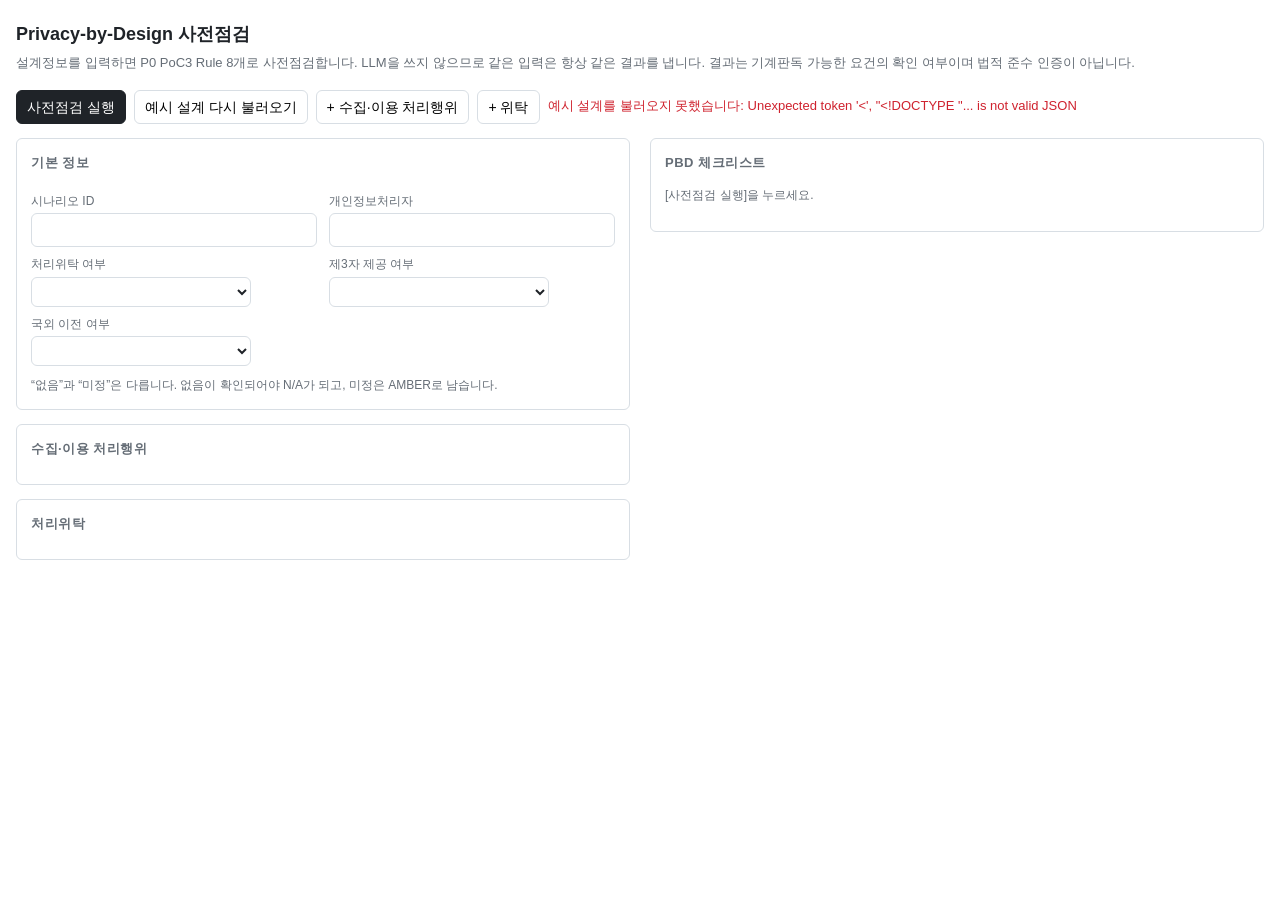
==== app/web/design.html @ ecca7de4 "feat(poc3): 설계단계 점검 API-003과 최소 UI PoC3는 문서가 아니라 설계 Form이 입력이므로(Fact Dictionary 8장, 근거는 text offset이" ====
<!doctype html>
<html lang="ko">
<head>
<meta charset="utf-8">
<meta name="viewport" content="width=device-width, initial-scale=1">
<title>Privacy-by-Design 사전점검</title>
<style>
  :root {
    --green:#1a7f37; --amber:#9a6700; --red:#cf222e; --na:#6e7781;
    --line:#d8dee4; --bg:#f6f8fa; --ink:#1f2328; --muted:#656d76; --accent:#0969da;
  }
  * { box-sizing:border-box; }
  body {
    margin:0; padding:0 16px 64px; background:#fff; color:var(--ink);
    font:14px/1.6 -apple-system,"Segoe UI","Malgun Gothic",sans-serif;
  }
  h1 { font-size:18px; margin:20px 0 4px; }
  h2 { font-size:13px; margin:0 0 10px; text-transform:uppercase; letter-spacing:.04em; color:var(--muted); }
  h3 { font-size:14px; margin:0; }
  .sub { color:var(--muted); font-size:13px; margin:0 0 16px; }
  .layout { display:grid; grid-template-columns:minmax(0,1fr) minmax(0,1fr); gap:20px; align-items:start; }
  @media (max-width:900px) { .layout { grid-template-columns:1fr; } }
  .panel { border:1px solid var(--line); border-radius:6px; padding:14px; background:#fff; }
  .panel + .panel { margin-top:14px; }
  .act { border:1px solid var(--line); border-radius:6px; margin-bottom:12px; overflow:hidden; }
  .act > header {
    display:flex; gap:8px; align-items:center; padding:8px 12px;
    background:var(--bg); border-bottom:1px solid var(--line);
  }
  .act > header input { flex:1; }
  .act > div { padding:12px; }
  label { display:block; font-size:12px; color:var(--muted); margin:8px 0 2px; }
  input[type=text], select, textarea {
    font:inherit; width:100%; padding:5px 8px; border:1px solid var(--line);
    border-radius:6px; background:#fff; color:inherit;
  }
  select { cursor:pointer; }
  button {
    font:inherit; padding:5px 10px; border:1px solid var(--line);
    border-radius:6px; background:#fff; cursor:pointer;
  }
  button:hover { background:var(--bg); }
  button.primary { background:var(--ink); color:#fff; border-color:var(--ink); }
  button.danger { color:var(--red); border-color:var(--line); padding:2px 8px; }
  button.small { font-size:12px; padding:3px 8px; }
  table { border-collapse:collapse; width:100%; font-size:13px; }
  th, td { text-align:left; padding:4px 6px; border-bottom:1px solid var(--line); vertical-align:middle; }
  th { color:var(--muted); font-weight:600; font-size:12px; }
  .badge {
    display:inline-block; padding:2px 8px; border-radius:99px; font-size:12px;
    font-weight:700; color:#fff; white-space:nowrap;
  }
  .GREEN{background:var(--green)} .AMBER{background:var(--amber)}
  .RED{background:var(--red)} .NA{background:var(--na)}
  .check { border:1px solid var(--line); border-radius:6px; margin-bottom:10px; overflow:hidden; }
  .check > header { display:flex; gap:10px; align-items:center; padding:8px 12px; background:var(--bg); flex-wrap:wrap; }
  .check > header .rid { font:600 13px ui-monospace,Consolas,monospace; }
  .check > header .title { flex:1; }
  .check > div { padding:10px 12px; font-size:13px; }
  .check .todo { color:var(--red); }
  .check .law { color:var(--muted); font-size:12px; margin-top:6px; }
  .counts { display:flex; gap:12px; flex-wrap:wrap; align-items:center; margin-bottom:12px; }
  code { font:12px ui-monospace,Consolas,monospace; background:var(--bg); padding:1px 4px; border-radius:3px; }
  .err { color:var(--red); white-space:pre-wrap; font-size:13px; }
  .muted { color:var(--muted); font-size:12px; }
  .tri { max-width:220px; }
  .row { display:flex; gap:8px; align-items:center; flex-wrap:wrap; }
  .grid2 { display:grid; grid-template-columns:1fr 1fr; gap:0 12px; }
  @media (max-width:640px) { .grid2 { grid-template-columns:1fr; } }
  details.facts { margin-top:12px; }
  details.facts pre { font:11px/1.5 ui-monospace,Consolas,monospace; background:var(--bg);
    padding:10px; border-radius:6px; overflow:auto; max-height:320px; }
</style>
</head>
<body>

<h1>Privacy-by-Design 사전점검</h1>
<p class="sub">
  설계정보를 입력하면 P0 PoC3 Rule 8개로 사전점검합니다. LLM을 쓰지 않으므로 같은 입력은 항상 같은 결과를 냅니다.
  결과는 기계판독 가능한 요건의 확인 여부이며 법적 준수 인증이 아닙니다.
</p>

<div class="row" style="margin-bottom:14px">
  <button id="analyze" class="primary">사전점검 실행</button>
  <button id="reset">예시 설계 다시 불러오기</button>
  <button id="add-activity">+ 수집·이용 처리행위</button>
  <button id="add-entrust">+ 위탁</button>
  <span id="status" class="muted"></span>
</div>

<div class="layout">
  <div>
    <div class="panel">
      <h2>기본 정보</h2>
      <div class="grid2">
        <div>
          <label>시나리오 ID</label>
          <input type="text" id="scenario_id">
        </div>
        <div>
          <label>개인정보처리자</label>
          <input type="text" id="controller_name">
        </div>
      </div>
      <div class="grid2">
        <div>
          <label>처리위탁 여부</label>
          <select id="entrustment" class="tri"></select>
        </div>
        <div>
          <label>제3자 제공 여부</label>
          <select id="third_party_provision" class="tri"></select>
        </div>
      </div>
      <div>
        <label>국외 이전 여부</label>
        <select id="cross_border_transfer" class="tri"></select>
      </div>
      <p class="muted" style="margin:10px 0 0">
        &ldquo;없음&rdquo;과 &ldquo;미정&rdquo;은 다릅니다. 없음이 확인되어야 N/A가 되고, 미정은 AMBER로 남습니다.
      </p>
    </div>

    <div class="panel">
      <h2>수집·이용 처리행위</h2>
      <div id="activities"></div>
    </div>

    <div class="panel">
      <h2>처리위탁</h2>
      <div id="entrustments"></div>
    </div>
  </div>

  <div>
    <div class="panel">
      <h2>PbD 체크리스트</h2>
      <div id="result"><p class="muted">[사전점검 실행]을 누르세요.</p></div>
    </div>
  </div>
</div>

<script>
"use strict";

var TRI = [
  { value: "null",  label: "미정 (확인 필요)" },
  { value: "true",  label: "있음 / 예" },
  { value: "false", label: "없음 / 아니오 (확인됨)" }
];

var PHRASE = {
  "GREEN": "해당 기계판독 요건 확인",
  "AMBER": "자동 판정 불가 · 확인 필요",
  "RED":   "보완 필요 · 준수요건 미충족 가능성",
  "N/A":   "적용 대상 아님 (확인됨)"
};

var RULE_TITLE = {
  "P3-R01": "처리 법적근거",
  "P3-R02": "동의 처리목적",
  "P3-R03": "동의 수집항목",
  "P3-R04": "동의 보유·이용기간",
  "P3-R05": "최소수집 설계사유",
  "P3-R06": "선택항목 거부 금지",
  "P3-R08": "보유종료 → 파기 설계",
  "P3-R11": "처리위탁 설계"
};

var EXAMPLE = null;   // 서버에서 받아온 예시
var form = null;      // 현재 편집 중인 Form

function $(id) { return document.getElementById(id); }

function esc(v) {
  var map = { "&":"&amp;", "<":"&lt;", ">":"&gt;", '"':"&quot;", "'":"&#39;" };
  return String(v === null || v === undefined ? "" : v).replace(/[&<>"']/g, function (c) { return map[c]; });
}

function cls(status) { return status === "N/A" ? "NA" : status; }

function triValue(raw) {
  if (raw === "true") return true;
  if (raw === "false") return false;
  return null;
}

function triString(value) {
  if (value === true) return "true";
  if (value === false) return "false";
  return "null";
}

function fillTri(select, value, labels) {
  select.innerHTML = "";
  TRI.forEach(function (option) {
    var el = document.createElement("option");
    el.value = option.value;
    el.textContent = labels ? labels[option.value] : option.label;
    select.appendChild(el);
  });
  select.value = triString(value);
}

// --- 폼 렌더 ----------------------------------------------------------

function renderBasics() {
  $("scenario_id").value = form.scenario_id || "";
  $("controller_name").value = form.controller_name || "";
  fillTri($("entrustment"), form.entrustment);
  fillTri($("third_party_provision"), form.third_party_provision);
  fillTri($("cross_border_transfer"), form.cross_border_transfer);
}

function itemRow(activityIndex, itemIndex, item) {
  return "<tr>"
    + '<td><input type="text" data-act="' + activityIndex + '" data-item="' + itemIndex
    + '" data-key="item_name" value="' + esc(item.item_name) + '"></td>'
    + '<td><select class="tri-item" data-act="' + activityIndex + '" data-item="' + itemIndex
    + '" data-key="is_required"></select></td>'
    + '<td><input type="text" data-act="' + activityIndex + '" data-item="' + itemIndex
    + '" data-key="design_rationale" value="' + esc(item.design_rationale) + '"></td>'
    + '<td><button class="danger small" data-remove-item="' + activityIndex + ':' + itemIndex + '">삭제</button></td>'
    + "</tr>";
}

function renderActivities() {
  var host = $("activities");
  if (!form.collection_activities.length) {
    host.innerHTML = '<p class="muted">처리행위가 없습니다. [+ 수집·이용 처리행위]를 누르세요.</p>';
    return;
  }

  host.innerHTML = form.collection_activities.map(function (activity, index) {
    var retention = activity.retention || {};
    var html = '<div class="act"><header>'
      + '<strong>' + esc(activity.activity_id) + "</strong>"
      + '<input type="text" data-act="' + index + '" data-key="label" value="' + esc(activity.label) + '" placeholder="처리행위 이름">'
      + '<button class="danger small" data-remove-act="' + index + '">삭제</button>'
      + "</header><div>";

    html += '<div class="grid2">';
    html += "<div><label>법적근거</label>"
      + '<input type="text" data-act="' + index + '" data-key="legal_basis" value="' + esc(activity.legal_basis)
      + '" placeholder="Consent 등 (비우면 미정)"></div>';
    html += "<div><label>처리 목적</label>"
      + '<input type="text" data-act="' + index + '" data-key="purpose" value="' + esc(activity.purpose)
      + '" placeholder="비우면 미정"></div>';
    html += "</div>";

    html += "<label>개인정보 항목별 설계</label>";
    html += "<table><thead><tr><th>항목</th><th style='width:170px'>필수 여부</th><th>최소수집 설계사유</th><th></th></tr></thead><tbody>";
    html += (activity.design_items || []).map(function (item, itemIndex) {
      return itemRow(index, itemIndex, item);
    }).join("");
    html += "</tbody></table>";
    html += '<button class="small" data-add-item="' + index + '" style="margin-top:6px">+ 항목</button>';

    html += '<div class="grid2" style="margin-top:4px">';
    html += "<div><label>보유 종료조건</label>"
      + '<input type="text" data-act="' + index + '" data-key="retention.end_condition" value="' + esc(retention.end_condition)
      + '" placeholder="비우면 미정"></div>';
    html += "<div><label>파기 방법</label>"
      + '<input type="text" data-act="' + index + '" data-key="retention.destruction_method" value="' + esc(retention.destruction_method)
      + '" placeholder="비우면 미정"></div>';
    html += "</div>";

    html += "<label>선택항목 미동의 시 서비스 제공을 거부하는가</label>"
      + '<select class="tri-consent tri" data-act="' + index + '"></select>';

    return html + "</div></div>";
  }).join("");

  // tri-state select는 DOM에 붙은 뒤 채운다
  form.collection_activities.forEach(function (activity, index) {
    (activity.design_items || []).forEach(function (item, itemIndex) {
      var select = host.querySelector(
        '.tri-item[data-act="' + index + '"][data-item="' + itemIndex + '"]'
      );
      fillTri(select, item.is_required, {
        "null": "미정", "true": "필수", "false": "선택"
      });
    });
    var consent = host.querySelector('.tri-consent[data-act="' + index + '"]');
    var value = activity.consent ? activity.consent.denies_service_on_optional_refusal : null;
    fillTri(consent, value, {
      "null": "미정 (확인 필요)", "true": "거부한다", "false": "거부하지 않는다"
    });
  });
}

function renderEntrustments() {
  var host = $("entrustments");
  if (!form.entrustments.length) {
    host.innerHTML = '<p class="muted">위탁이 없습니다. 위탁 여부를 &ldquo;없음&rdquo;으로 두면 N/A가 됩니다.</p>';
    return;
  }
  host.innerHTML = "<table><thead><tr><th style='width:150px'>activity_id</th><th>수탁자</th><th>위탁업무</th><th></th></tr></thead><tbody>"
    + form.entrustments.map(function (entry, index) {
      return "<tr>"
        + "<td><code>" + esc(entry.activity_id) + "</code></td>"
        + '<td><input type="text" data-ent="' + index + '" data-key="processor_name" value="' + esc(entry.processor_name) + '" placeholder="비우면 미정"></td>'
        + '<td><input type="text" data-ent="' + index + '" data-key="task" value="' + esc(entry.task) + '" placeholder="비우면 미정"></td>'
        + '<td><button class="danger small" data-remove-ent="' + index + '">삭제</button></td>'
        + "</tr>";
    }).join("")
    + "</tbody></table>";
}

function render() {
  renderBasics();
  renderActivities();
  renderEntrustments();
}

// --- 폼 수집 ----------------------------------------------------------

function blankToNull(value) {
  var text = (value || "").trim();
  return text ? text : null;
}

function collect() {
  form.scenario_id = $("scenario_id").value.trim() || "SC-D01";
  form.controller_name = $("controller_name").value.trim();
  form.entrustment = triValue($("entrustment").value);
  form.third_party_provision = triValue($("third_party_provision").value);
  form.cross_border_transfer = triValue($("cross_border_transfer").value);

  var host = $("activities");
  host.querySelectorAll("input[data-act][data-key]").forEach(function (input) {
    var activity = form.collection_activities[+input.dataset.act];
    if (!activity) return;
    var value = blankToNull(input.value);
    if (input.dataset.item !== undefined) {
      var item = activity.design_items[+input.dataset.item];
      item[input.dataset.key] = value;
      if (input.dataset.key === "item_name") item.item_name = input.value.trim();
      return;
    }
    if (input.dataset.key === "label") { activity.label = input.value.trim(); return; }
    if (input.dataset.key.indexOf("retention.") === 0) {
      activity.retention[input.dataset.key.split(".")[1]] = value;
      return;
    }
    activity[input.dataset.key] = value;
  });

  host.querySelectorAll(".tri-item").forEach(function (select) {
    var activity = form.collection_activities[+select.dataset.act];
    activity.design_items[+select.dataset.item].is_required = triValue(select.value);
  });

  host.querySelectorAll(".tri-consent").forEach(function (select) {
    var activity = form.collection_activities[+select.dataset.act];
    if (!activity.consent) activity.consent = {};
    activity.consent.denies_service_on_optional_refusal = triValue(select.value);
  });

  $("entrustments").querySelectorAll("input[data-ent]").forEach(function (input) {
    form.entrustments[+input.dataset.ent][input.dataset.key] = blankToNull(input.value);
  });

  return form;
}

// --- 분석 -------------------------------------------------------------

function analyze() {
  var payload = collect();
  $("status").textContent = "점검 중…";

  fetch("/api/v1/compliance/design-check", {
    method: "POST",
    headers: { "Content-Type": "application/json" },
    body: JSON.stringify(payload)
  })
    .then(function (response) {
      return response.json().then(function (data) {
        if (!response.ok) throw data;
        return data;
      });
    })
    .then(function (data) {
      $("status").textContent = "완료";
      renderChecklist(data);
    })
    .catch(function (error) {
      $("status").textContent = "";
      renderError(error);
    });
}

function renderError(error) {
  var detail = error && error.detail;
  var html = '<p class="err">점검을 실행하지 못했습니다.</p>';

  if (detail && detail.issues) {
    html += '<p class="err">' + esc(detail.detail) + "</p><ul>";
    html += detail.issues.map(function (issue) {
      return "<li class='err'>" + esc(issue.fact_id || ("#" + issue.index)) + ": " + esc(issue.message) + "</li>";
    }).join("");
    html += "</ul>";
  } else if (Array.isArray(detail)) {
    html += "<ul>" + detail.map(function (item) {
      return "<li class='err'>" + esc((item.loc || []).join(".")) + ": " + esc(item.msg) + "</li>";
    }).join("") + "</ul>";
  } else {
    html += '<p class="err">' + esc(typeof detail === "string" ? detail : JSON.stringify(error)) + "</p>";
  }
  $("result").innerHTML = html;
}

function renderChecklist(data) {
  var counts = { GREEN:0, AMBER:0, RED:0, "N/A":0 };
  data.results.forEach(function (r) { if (r.status in counts) counts[r.status]++; });

  var html = '<div class="counts">';
  Object.keys(counts).forEach(function (key) {
    html += "<span><span class='badge " + cls(key) + "'>" + esc(key) + "</span> " + counts[key] + "</span>";
  });
  html += "</div>";

  // D01-014: 개발자/기획자가 읽을 수 있는 체크리스트
  html += data.results.map(function (r) {
    var out = '<div class="check"><header>';
    out += '<span class="rid">' + esc(r.rule_id) + "</span>";
    out += '<span class="title">' + esc(RULE_TITLE[r.rule_id] || "") + "</span>";
    out += '<span class="badge ' + cls(r.status) + '">' + esc(r.status) + "</span>";
    out += "</header><div>";
    out += "<div>" + esc(PHRASE[r.status] || "") + "</div>";

    if (r.status !== "GREEN" && r.status !== "N/A") {
      out += '<div class="todo" style="margin-top:6px">보완: ' + esc(r.recommendation) + "</div>";
      var gaps = (r.missing_facts || []).concat(r.uncertain_facts || []);
      if (gaps.length) {
        out += '<div class="muted">확인 필요: ' + gaps.map(esc).join(", ") + "</div>";
      }
    }

    // 인스턴스별로 어느 처리행위가 걸렸는지 (COM-012)
    var flagged = (r.instance_results || []).filter(function (i) {
      return i.status !== "GREEN" && i.status !== "N/A";
    });
    if (flagged.length) {
      out += "<ul style='margin:6px 0 0;padding-left:18px'>";
      out += flagged.map(function (i) {
        var name = decodeURIComponent(String(i.instance_id).split("#").pop());
        return "<li><span class='badge " + cls(i.status) + "'>" + esc(i.status) + "</span> "
          + "<code>" + esc(name) + "</code> — " + esc(i.reason) + "</li>";
      }).join("");
      out += "</ul>";
    }

    out += '<div class="law">' + (r.legal_basis || []).map(esc).join(" · ") + "</div>";
    return out + "</div></div>";
  }).join("");

  html += '<p class="muted">'
    + "analysis_id <code>" + esc(data.analysis_id) + "</code> · "
    + "ontology " + esc(data.ontology_version) + " / rule " + esc(data.rule_version)
    + " / fact " + esc(data.fact_schema_version) + "</p>";

  html += '<details class="facts"><summary class="muted">생성된 Fact 보기</summary><pre id="facts-json">불러오는 중…</pre></details>';

  $("result").innerHTML = html;
  loadFacts();
}

function loadFacts() {
  fetch("/api/v1/dev/design-facts", {
    method: "POST",
    headers: { "Content-Type": "application/json" },
    body: JSON.stringify(form)
  })
    .then(function (r) { return r.json(); })
    .then(function (data) {
      var target = $("facts-json");
      if (target) target.textContent = JSON.stringify(data, null, 2);
    })
    .catch(function () {
      var target = $("facts-json");
      if (target) target.textContent = "Fact를 불러오지 못했습니다.";
    });
}

// --- 편집 동작 --------------------------------------------------------

function nextId(prefix, existing) {
  var max = 0;
  existing.forEach(function (entry) {
    var match = /(\d+)$/.exec(entry.activity_id || "");
    if (match) max = Math.max(max, parseInt(match[1], 10));
  });
  return prefix + "-" + String(max + 1).padStart(3, "0");
}

document.addEventListener("click", function (event) {
  var target = event.target;
  if (!(target instanceof HTMLElement)) return;

  if (target.dataset.removeAct !== undefined) {
    collect();
    form.collection_activities.splice(+target.dataset.removeAct, 1);
    render();
  } else if (target.dataset.addItem !== undefined) {
    collect();
    form.collection_activities[+target.dataset.addItem].design_items.push({
      item_name: "", is_required: null, design_rationale: null
    });
    render();
  } else if (target.dataset.removeItem !== undefined) {
    collect();
    var parts = target.dataset.removeItem.split(":");
    form.collection_activities[+parts[0]].design_items.splice(+parts[1], 1);
    render();
  } else if (target.dataset.removeEnt !== undefined) {
    collect();
    form.entrustments.splice(+target.dataset.removeEnt, 1);
    render();
  }
});

$("add-activity").onclick = function () {
  collect();
  form.collection_activities.push({
    activity_id: nextId("act-collection", form.collection_activities),
    label: "",
    legal_basis: null,
    purpose: null,
    design_items: [{ item_name: "", is_required: null, design_rationale: null }],
    retention: { period: null, end_condition: null, destruction_method: null },
    consent: { denies_service_on_optional_refusal: null }
  });
  render();
};

$("add-entrust").onclick = function () {
  collect();
  form.entrustments.push({
    activity_id: nextId("act-entrust", form.entrustments),
    processor_name: null,
    task: null
  });
  if (form.entrustment === false) form.entrustment = true;
  render();
};

$("analyze").onclick = analyze;
$("reset").onclick = function () {
  form = JSON.parse(JSON.stringify(EXAMPLE));
  render();
  $("status").textContent = "예시 설계를 불러왔습니다.";
};

fetch("/api/v1/dev/design-example")
  .then(function (r) { return r.json(); })
  .then(function (data) {
    EXAMPLE = data;
    form = JSON.parse(JSON.stringify(data));
    render();
  })
  .catch(function (e) {
    $("status").innerHTML = '<span class="err">예시 설계를 불러오지 못했습니다: ' + esc(e.message) + "</span>";
  });
</script>
</body>
</html>
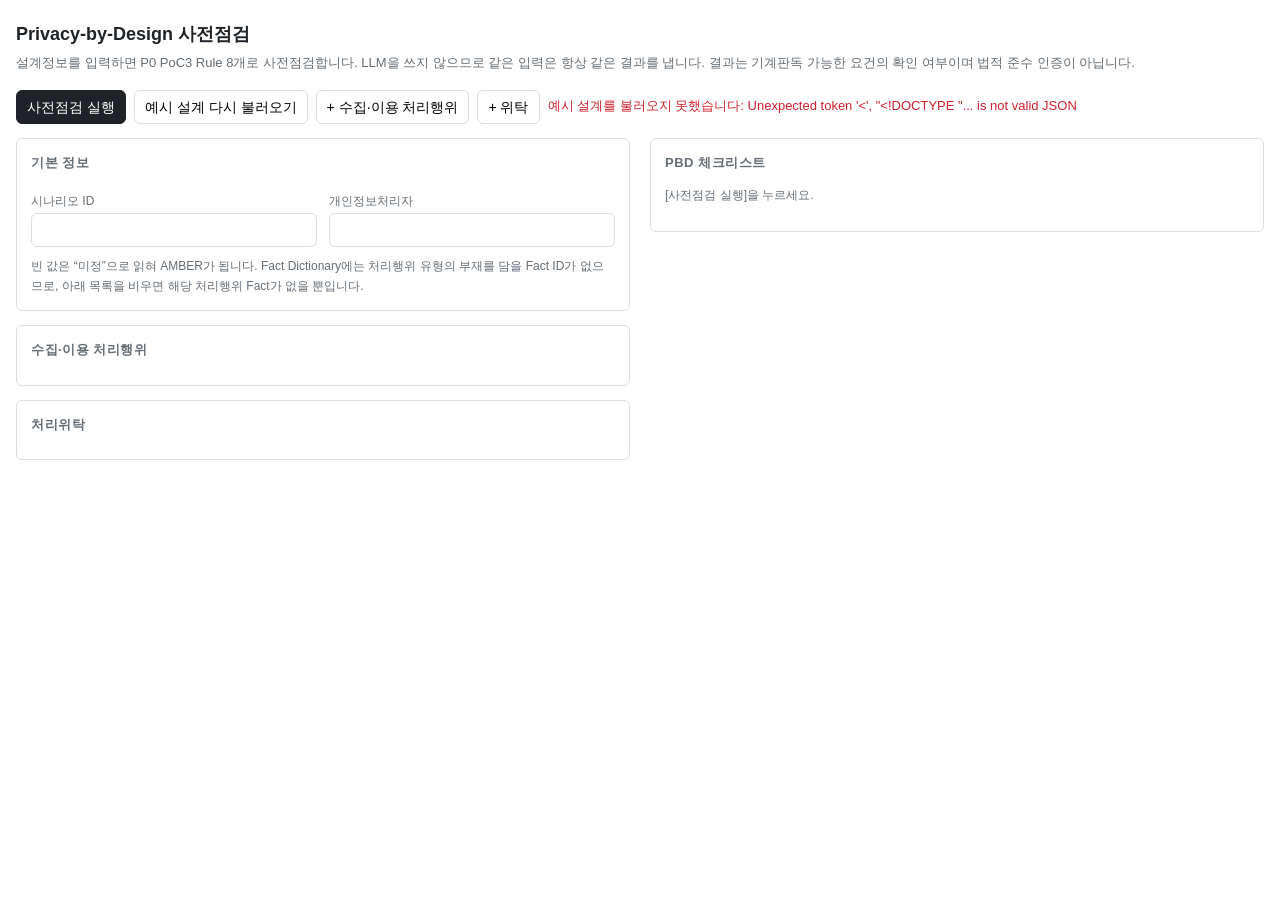
==== commit b1df9d93: "merge: origin/main을 받아 Fact Dictionary v1.0 Freeze에 맞춤 팀원들이 origin/main에서 같은 문제를 정본 쪽에서 해결했다. 겹치는 내 " ====
--- a/app/web/design.html
+++ b/app/web/design.html
@@ -102,22 +102,9 @@
           <input type="text" id="controller_name">
         </div>
       </div>
-      <div class="grid2">
-        <div>
-          <label>처리위탁 여부</label>
-          <select id="entrustment" class="tri"></select>
-        </div>
-        <div>
-          <label>제3자 제공 여부</label>
-          <select id="third_party_provision" class="tri"></select>
-        </div>
-      </div>
-      <div>
-        <label>국외 이전 여부</label>
-        <select id="cross_border_transfer" class="tri"></select>
-      </div>
       <p class="muted" style="margin:10px 0 0">
-        &ldquo;없음&rdquo;과 &ldquo;미정&rdquo;은 다릅니다. 없음이 확인되어야 N/A가 되고, 미정은 AMBER로 남습니다.
+        빈 값은 &ldquo;미정&rdquo;으로 읽혀 AMBER가 됩니다. Fact Dictionary에는 처리행위 유형의
+        부재를 담을 Fact ID가 없으므로, 아래 목록을 비우면 해당 처리행위 Fact가 없을 뿐입니다.
       </p>
     </div>
 
@@ -207,9 +194,6 @@
 function renderBasics() {
   $("scenario_id").value = form.scenario_id || "";
   $("controller_name").value = form.controller_name || "";
-  fillTri($("entrustment"), form.entrustment);
-  fillTri($("third_party_provision"), form.third_party_provision);
-  fillTri($("cross_border_transfer"), form.cross_border_transfer);
 }
 
 function itemRow(activityIndex, itemIndex, item) {
@@ -323,9 +307,6 @@
 function collect() {
   form.scenario_id = $("scenario_id").value.trim() || "SC-D01";
   form.controller_name = $("controller_name").value.trim();
-  form.entrustment = triValue($("entrustment").value);
-  form.third_party_provision = triValue($("third_party_provision").value);
-  form.cross_border_transfer = triValue($("cross_border_transfer").value);
 
   var host = $("activities");
   host.querySelectorAll("input[data-act][data-key]").forEach(function (input) {
@@ -542,7 +523,6 @@
     processor_name: null,
     task: null
   });
-  if (form.entrustment === false) form.entrustment = true;
   render();
 };
 
